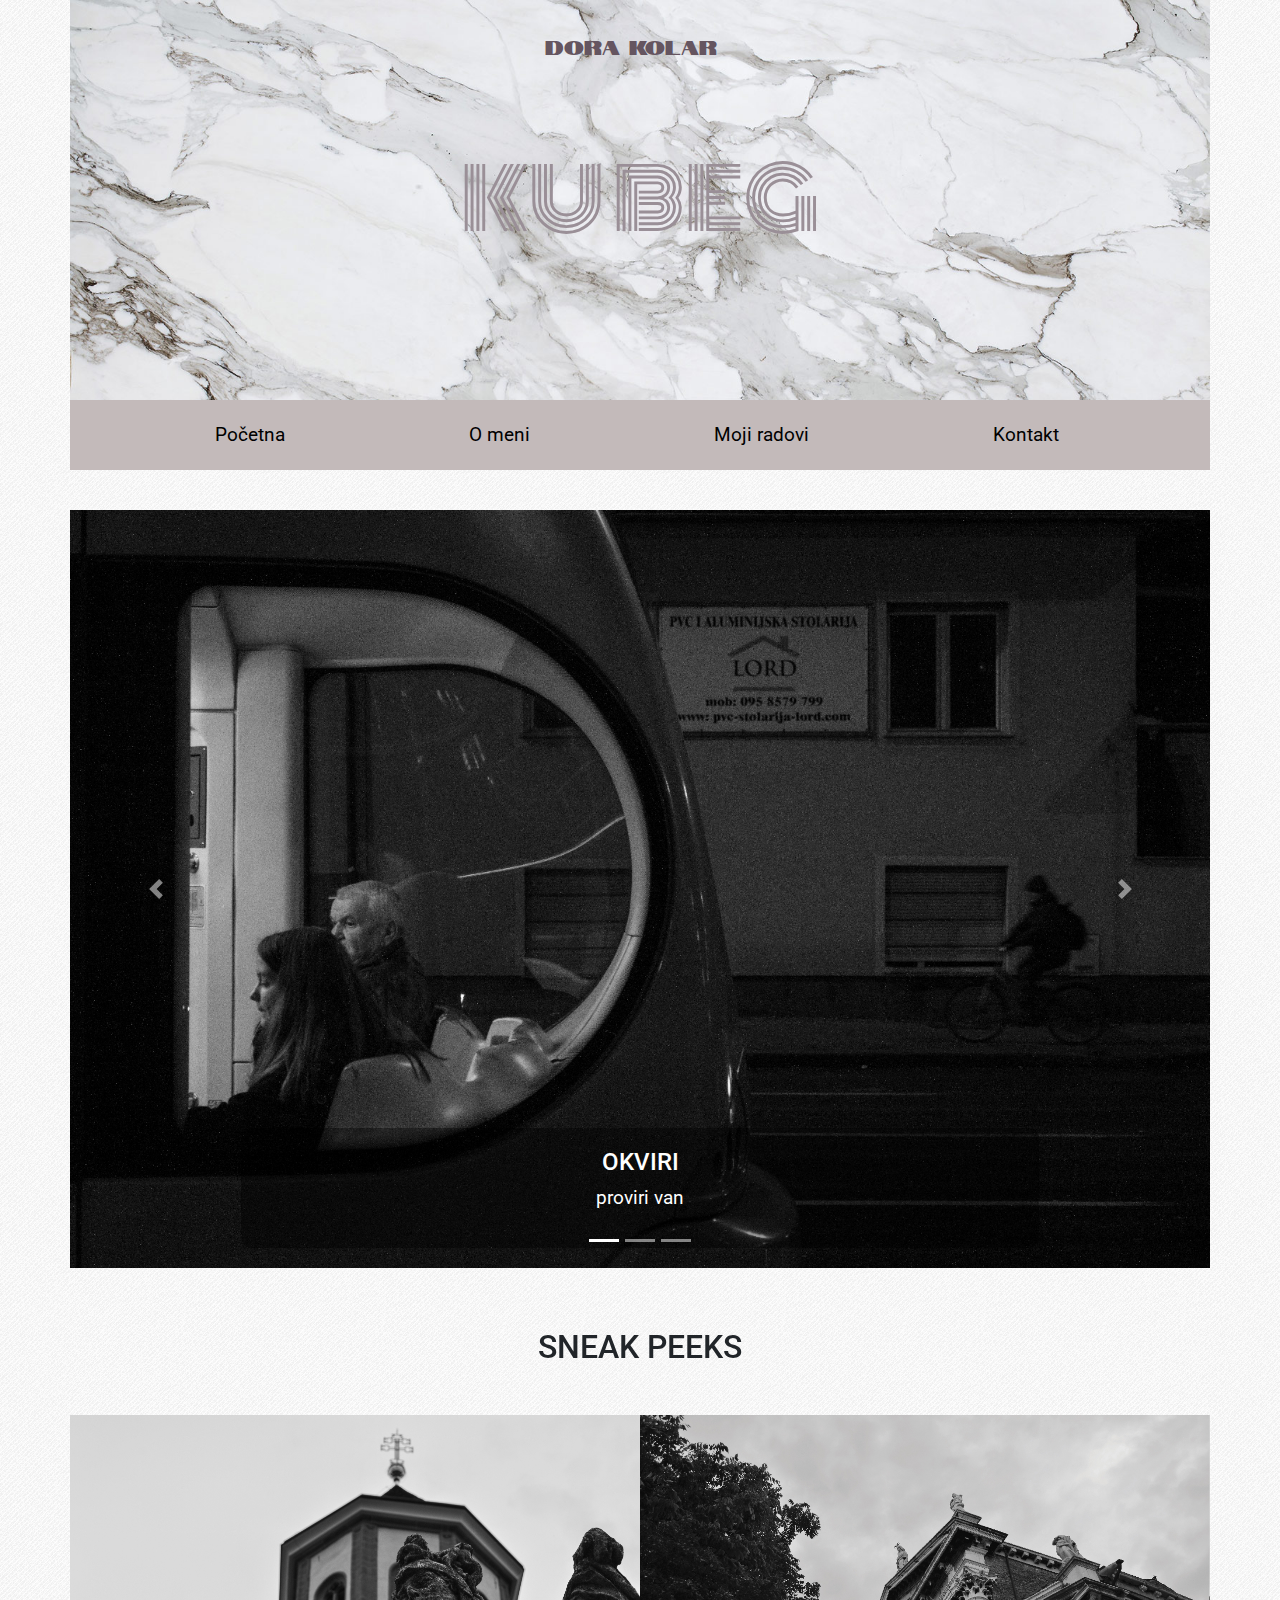
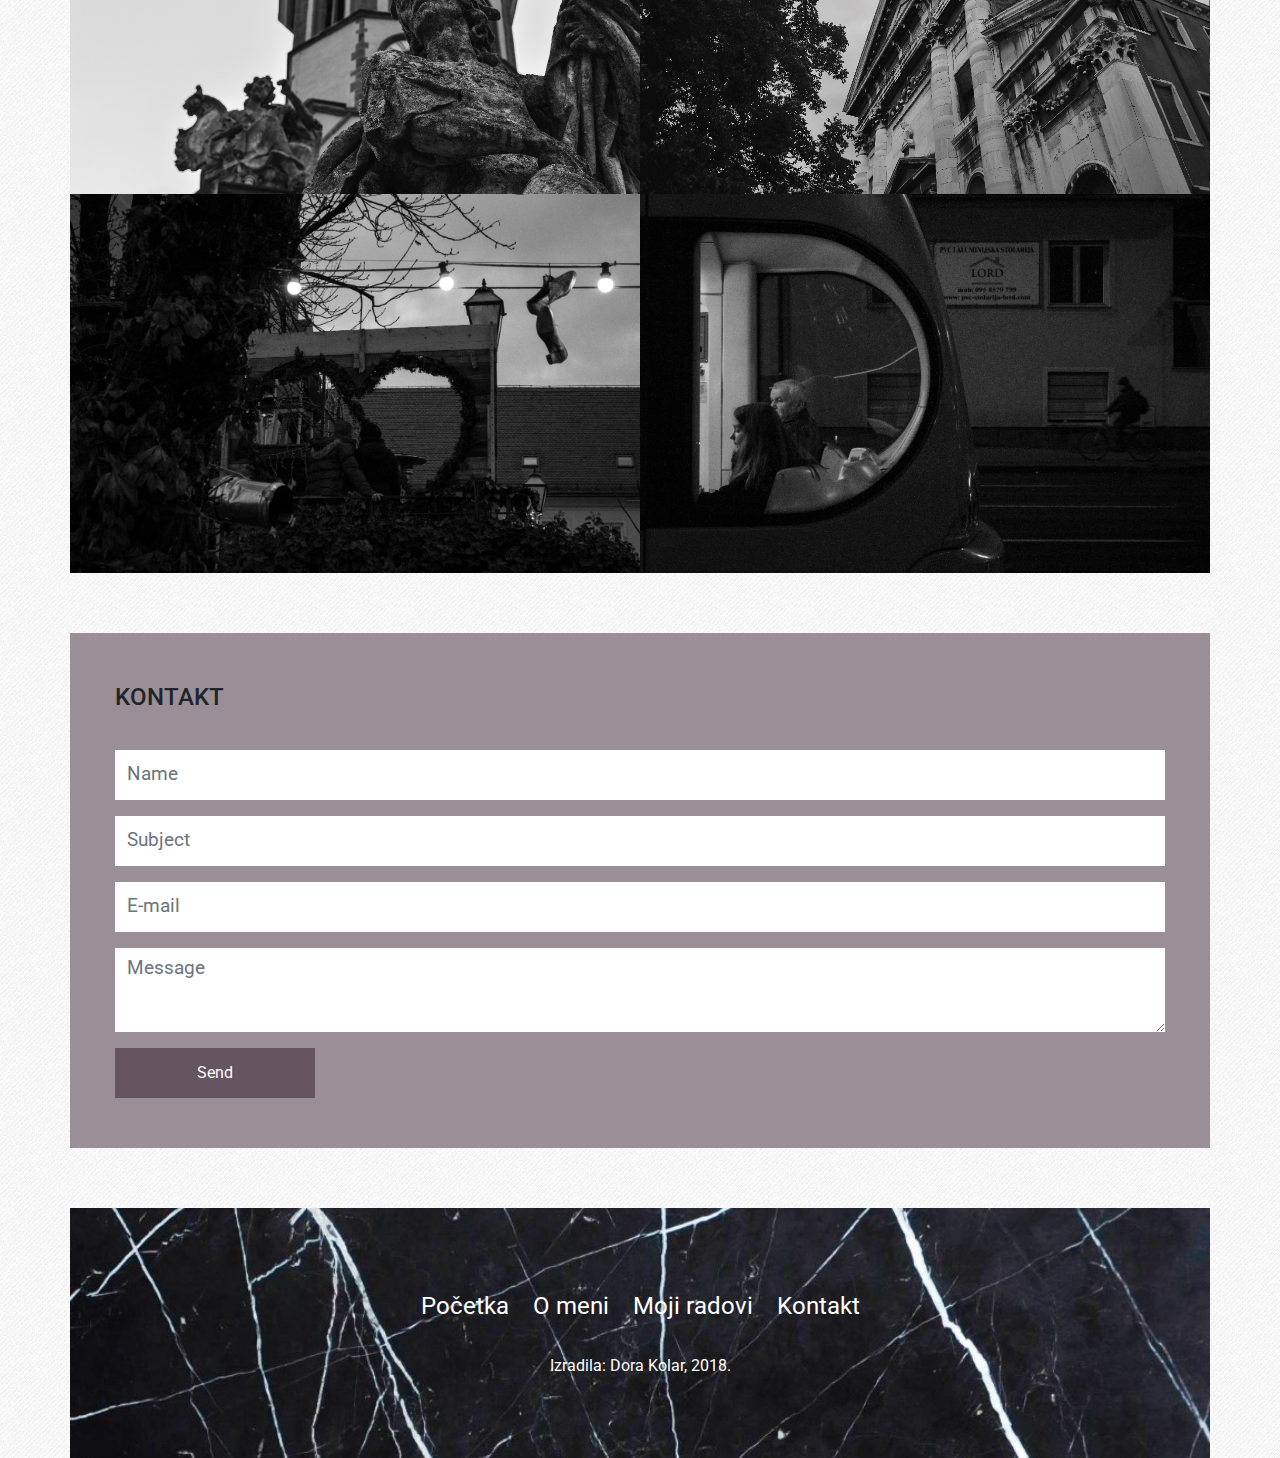
==== index.html @ 037fbc3c "DKolar web" ====
<!doctype html>
<html lang="hr">
	<head>
		<meta charset="utf-8">
		<meta name="viewport" content="width=device-width, initial-scale=1, shrink-to-fit=no">
		<title>Moj portfolio</title>
		<link rel="stylesheet" href="bootstrap/bootstrap.min.css">
		<link href="https://fonts.googleapis.com/css?family=Roboto" rel="stylesheet">
		<link href="https://fonts.googleapis.com/css?family=Monoton|Notable|VT323" rel="stylesheet">
		<link rel="stylesheet" href="https://use.fontawesome.com/releases/v5.5.0/css/all.css">
		<link rel="stylesheet" href="lightbox/css/lightbox.css">
		<link rel="stylesheet" href="style.css">
	</head>
	<body>
		<div class="container">
			<!-- ************** Zaglavlje / početak ************** -->
			<div class="row zaglavlje">
				<div class="col">
					<a href="index.html">Dora Kolar</a>
					<p>KU BEG</p>
				</div>
			</div>
			<!-- ************** Zaglavlje / kraj ************** -->

			<!-- ************** Navigacija / početak ************** -->
			<div class="row navigacija">
				<div class="col">
					<div class="hamburger">
						<span class="fas fa-bars"></span>
					</div>
					<ul class="main-menu">
						<li><a href="index.html">Početna</a></li>
						<li><a href="o_meni.html">O meni</a></li>
						<li><a href="moji_radovi.html">Moji radovi</a></li>
						<li><a href="kontakt.html">Kontakt</a></li>
					</ul>
				</div>
			</div>
			<!-- ************** Navigacija / kraj ************** -->

			<!-- ************** Carousel / početak ************** -->
			<div class="row slider">
				<div class="col">
					<div id="carouselIndicators" class="carousel slide carousel-fade" data-ride="carousel">
						<ol class="carousel-indicators">
							<!-- ************** Indikatori / početak ************** -->
							<li data-target="#carouselIndicators" data-slide-to="0" class="active"></li>
							<li data-target="#carouselIndicators" data-slide-to="1"></li>
							<li data-target="#carouselIndicators" data-slide-to="2"></li>
							<!-- ************** Indikatori / kraj ************** -->
						</ol>
						<div class="carousel-inner">
							<!-- ************** Slideovi / početak ************** -->
							<div class="carousel-item active">
								<img class="d-block w-100" src="slike/slika1_slider.jpg" alt="Prvi slide">
								<div class="carousel-caption d-none d-md-block">
									<h2>okviri</h2>
									<p>proviri van</p>
								</div>
							</div>
							<div class="carousel-item">
								<img class="d-block w-100" src="slike/slika2_slider.jpg" alt="Drugi slide">
								<div class="carousel-caption d-none d-md-block">
									<h2>visoki</h2>
									<p>malo iznad pogleda</p>
								</div>
							</div>
							<div class="carousel-item">
								<img class="d-block w-100" src="slike/slika3_slider.jpg" alt="Treći slide">
								<div class="carousel-caption d-none d-md-block">
									<h2>igrači</h2>
									<p>treća runda</p>
								</div>
							</div>
							<!-- ************** Slideovi / kraj ************** -->
						</div>
						<a class="carousel-control-prev" href="#carouselIndicators" role="button" data-slide="prev">
							<span class="carousel-control-prev-icon" aria-hidden="true"></span>
						</a>
						<a class="carousel-control-next" href="#carouselIndicators" role="button" data-slide="next">
							<span class="carousel-control-next-icon" aria-hidden="true"></span>
						</a>
					</div>
				</div>
			</div>
			<!-- ************** Carousel / kraj ************** -->

			<!-- ************** Galerija / početak ************** -->
			<div class="row galerija">
				<div class="col-12">
					<h1>sneak peeks</h1>
				</div>

				<!-- ************** Prva slika / početak ************** -->
				<div class="col-12 col-md-6 slika">
					<div class="maska">
						<p>
							<a href="slike/slika1_velika.jpg" data-lightbox="galerija" class="naziv-rada">zvonari</a>
							<a href="" class="kategorija">kameni</a>
						</p>
					</div>
					<img src="slike/slika1_mala.jpg" class="img-fluid">
				</div>
				<!-- ************** Prva slika / kraj ************** -->

				<!-- ************** Druga slika / početak ************** -->
				<div class="col-12 col-md-6 slika">
					<div class="maska">
						<p>
							<a href="slike/slika2_velika.jpg" data-lightbox="galerija" class="naziv-rada">visoki</a>
							<a href="" class="kategorija">kameni</a>
						</p>
					</div>
					<img src="slike/slika2_mala.jpg" class="img-fluid">
				</div>
				<!-- ************** Druga slika / kraj ************** -->

				<!-- ************** Treća slika / početak ************** -->
				<div class="col-12 col-md-6 slika">
					<div class="maska">
						<p>
							<a href="slike/slika3_velika.jpg" data-lightbox="galerija" class="naziv-rada">voljeni</a>
							<a href="" class="kategorija">gužve</a>
						</p>
					</div>
					<img src="slike/slika3_mala.jpg" class="img-fluid">
				</div>
				<!-- ************** Treća slika / kraj ************** -->


				<!-- ************** Četvrta slika / početak ************** -->
				<div class="col-12 col-md-6 slika">
					<div class="maska">
						<p>
							<a href="slike/slika4_velika.jpg" data-lightbox="galerija" class="naziv-rada">okviri</a>
							<a href="" class="kategorija">gužve</a>
						</p>
					</div>
					<img src="slike/slika4_mala.jpg" class="img-fluid">
				</div>
				<!-- ************** Četvrta slika / kraj ************** -->
			</div>
			<!-- ************** Galerija / kraj ************** -->

			<!-- ************** Kontakt / početak ************** -->
			<div class="row kontakt">
				<div class="col">
					<h1>KONTAKT</h1>
					<form action="" method="post">
						<div class="form-group">
							<input type="text" class="form-control" id="name" placeholder="Name">
						</div>
						<div class="form-group">
							<input type="text" class="form-control" id="subject" placeholder="Subject">
						</div>
						<div class="form-group">
							<input type="email" class="form-control" id="e-mail" placeholder="E-mail">
						</div>
						<div class="form-group">
							<textarea class="form-control" id="message" rows="3" placeholder="Message"></textarea>
						</div>
						<button type="submit" class="btn btn-primary">Send</button>
					</form>
				</div>
			</div>
			<!-- ************** Kontakt / kraj ************** -->

			<!-- ************** Footer / početak ************** -->
			<div class="row footer">
				<div class="col">
					<div class="footer-content">
						<ul>
							<li><a href="index.html">Početka</a></li>
							<li><a href="o_meni.html">O meni</a></li>
							<li><a href="moji_radovi.html">Moji radovi</a></li>
							<li><a href="kontakt.html">Kontakt</a></li>
						</ul>
						<p>Izradila: Dora Kolar, 2018.</p>
					</div>
				</div>
			</div>
			<!-- ************** Footer / kraj ************** -->
		</div>
		<script src="bootstrap/jquery.min.js"></script>
		<script src="bootstrap/popper.min.js"></script>
		<script src="bootstrap/bootstrap.min.js"></script>
		<script src="lightbox/js/lightbox.js"></script>
		<script>
			$('.hamburger').click(function(){
				$('.main-menu').slideToggle();
			});
		</script>
	</body>
</html>
---- style.css ----
body {
	background: url('slike/debut_light.png');
}
/* ------ Zaglavlje / početak ------ */
.zaglavlje {
	height: 400px;
	background: url('slike/zaglavlje.jpg') no-repeat;
	background-size: cover;
}
.zaglavlje a {
	color: #655560;
	font-size: 15pt;
	text-decoration: none;
	display: block;
	margin-top: 30px;
	margin-left: 460px;
	text-transform: uppercase;
	font-family:'Notable', sans-serif;
}
.zaglavlje p {
	color: #9A8F97;
	font-size: 62pt;
	text-align: center;
	width: 100%;
	position: absolute;
	top: 50%;
	left: 50%;
	transform: translate(-50%,-50%);
	margin: 0;
	font-family:'Monoton', cursive;
}
@media screen and (max-width: 575px) {
	.zaglavlje {
		height: 250px;
	}
	.zaglavlje p {
		display: none;
	}
	.zaglavlje a {
		position: absolute;
		top: 50%;
		left: 50%;
		transform: translate(-50%,-50%);
		margin: 0;
		font-size: 18pt;
	}
	.slider {
		display: none;
	}
}
/* ------ Zaglavlje / kraj ------ */

/* ------ Navigacija / početak ------ */
.navigacija {
	height: 70px;
	background-color: #C3BABA;
}
.navigacija li {
	display: inline-block;
	margin-right: 20px;
	margin-left: 20px;
	list-style-type: none;
	height: 70px;
	padding: 0 70px;
}
.navigacija li:hover {
	background-color: #655560;
}

.navigacija li a {
	line-height: 70px;
	color: #000;
	text-decoration: none;
	font-size: 14pt;
}

.navigacija .hamburger {
	text-align: right;
	font-size: 24pt;
	line-height: 70px;
	padding-right: 40px;
	display: none;
}
.navigacija .main-menu {
	margin-bottom: 0;
}
@media screen and (max-width:760px) {
	.navigacija .hamburger {
		display: block;
	}
	.navigacija .main-menu li {
		border-top: 1px solid #655560;
		display: block;
		background-color: #F7F7F2;
	}
	.navigacija {
		height: auto;
	}
	.main-menu {
		display: none;
	}
}
@media screen and (min-width:761px) {
	.main-menu {
		display: block !important;
	}
}
/* ------ Navigacija / kraj ------ */

.slider .col {
	padding-left: 0;
	padding-right: 0;
	margin-top: 40px;
}
.slider h2 {
	font-size: 18pt;
	text-transform: uppercase;
}
.slider p {
	font-size: 14pt;
}
.slider .carousel-caption {
	background-color: rgba(0,0,0,0.4);
	border-radius: 10px;
}

/* ------ Galerija / početak ------ */
.galerija h1 {
	text-transform: uppercase;
	font-size: 24pt;
	text-align: center;
	padding-top: 60px;
	padding-bottom: 40px;
}
.galerija .slika .maska {
	background-color: #000;
	position: absolute;
	top: 0;
	right: 0;
	left: 0;
	bottom: 0;
	opacity: 0;
	transition: 1s ease;
}
.galerija .slika:hover .maska {
	opacity: 0.7;
}
.galerija .slika .maska p {
	color: #fff;
	position: absolute;
	left: 50%;
	top: 50%;
	transform: translate(-50%,-50%);
}
.galerija .slika {
	padding: 0;
}
.galerija .maska a {
  color: #fff;
  text-decoration: none;
  display: block;
  text-align: center;
}
.galerija .maska .naziv-rada {
	font-size: 18pt;
	text-transform: uppercase;
}
.galerija .maska .kategorija {
	font-size: 14pt;
}
/* ------ Galerija / kraj ------ */

/* ------ Kontakt / početak ------ */
.kontakt {
	background-color: #9A8F97;
	padding: 50px 30px;
	margin-top: 60px;
}
.kontakt h1 {
	font-size: 18pt;
	font-family: 'Roboto', Black 900;
	padding-bottom: 30px;
}
.kontakt input[type=text],
.kontakt input[type=email],
.kontakt textarea {
	border: 0;
	border-radius: 0;
}
.kontakt input {
	height: 50px;
}
.kontakt button[type=submit] {
	background-color: #655560;
	border: 0;
	border-radius: 0;
	width: 200px;
	height: 50px;
}
@media screen and (max-width:575px) {
	.kontakt button[type=submit] {
		width: 100%;
	}
}
.kontakt ::placeholder {
	font-size: 14pt;
	font-family: 'Roboto', Regular Italic;
}
/* ------ Kontakt / kraj ------ */

/* ------ Footer / početak ------ */
.footer {
	height: 250px;
	background: url('slike/footer.jpg');
	background-size: cover;
	background-repeat: no-repeat;
	margin-top: 60px;
}

.footer .footer-content {
	width: 100%;
	position: absolute;
	top: 50%;
	left: 50%;
	transform: translate(-50%,-50%);
}

.footer ul {
	text-align: center;
	margin: 0;
	padding: 0;
}
.footer ul li {
	display: inline;
	margin-right: 10px;
	margin-left: 10px;
}
.footer li a {
	color: #fff;
	font-size: 18pt;
	text-decoration: none;
}
@media screen and (max-width:767px) {
	.footer ul li {
		display: block;
		text-align: center;
	}
}
.footer p {
	color: #fff;
	width: 100%;
	text-align: center;
	margin:0;
	margin-top: 30px;
	padding: 0;
}

/* ------ Footer / kraj ------ */



/* ------ O meni / početak ------ */
.o-meni h1,
.vjestine h1 {
	text-transform: uppercase;
	font-size: 24pt;
	text-align: center;
	padding-top: 60px;
	padding-bottom: 40px;
}
.vjestina {
	height: 250px;
}
.vjestina.svijetlo-siva {
	background-color: #F7F7F2;
}
.vjestina.tamno-siva {
	background-color: #C3BABA;
}
@media screen and (max-width:767px) {
	.vjestina:nth-child(odd) {
		background-color: #F0F0F0;
	}
	.vjestina:nth-child(even) {
		background-color: #E0E0E0;
	}
	.o-meni p:nth-child(1) {
		margin-top: 40px;
	}
}
.vjestina p {
	position: absolute;
	top: 50%;
	left: 50%;
	transform: translate(-50%, -50%);
	text-transform: uppercase;
	text-align: center;
	font-size: 14pt;
}
.no-spacing {
	padding-left: 0;
	padding-right: 0;
}

/* ------ O meni / kraj ------ */


/* ------ Društvene mreže / početak ------ */
.social-profiles h1 {
	text-transform: uppercase;
	font-size: 24pt;
	text-align: center;
	padding-top: 60px;
	padding-bottom: 40px;
}
.social-profile {
	height: 250px;
}
.social-profile.svijetlo-siva {
	background-color: #F7F7F2;
}
.social-profile.tamno-siva {
	background-color: #C3BABA;
}
@media screen and (max-width:767px) {
	.social-profile:nth-child(odd) {
		background-color: #F0F0F0;
	}
	.social-profile:nth-child(even) {
		background-color: #E0E0E0;
	}
}
.social-profile p {
	position: absolute;
	top: 50%;
	left: 50%;
	transform: translate(-50%, -50%);
	text-transform: uppercase;
	text-align: center;
	font-size: 32pt;
}
.social-profile p a {
	color: #000;
	text-decoration: none;
}
/* ------ Društvene mreže / kraj ------ */
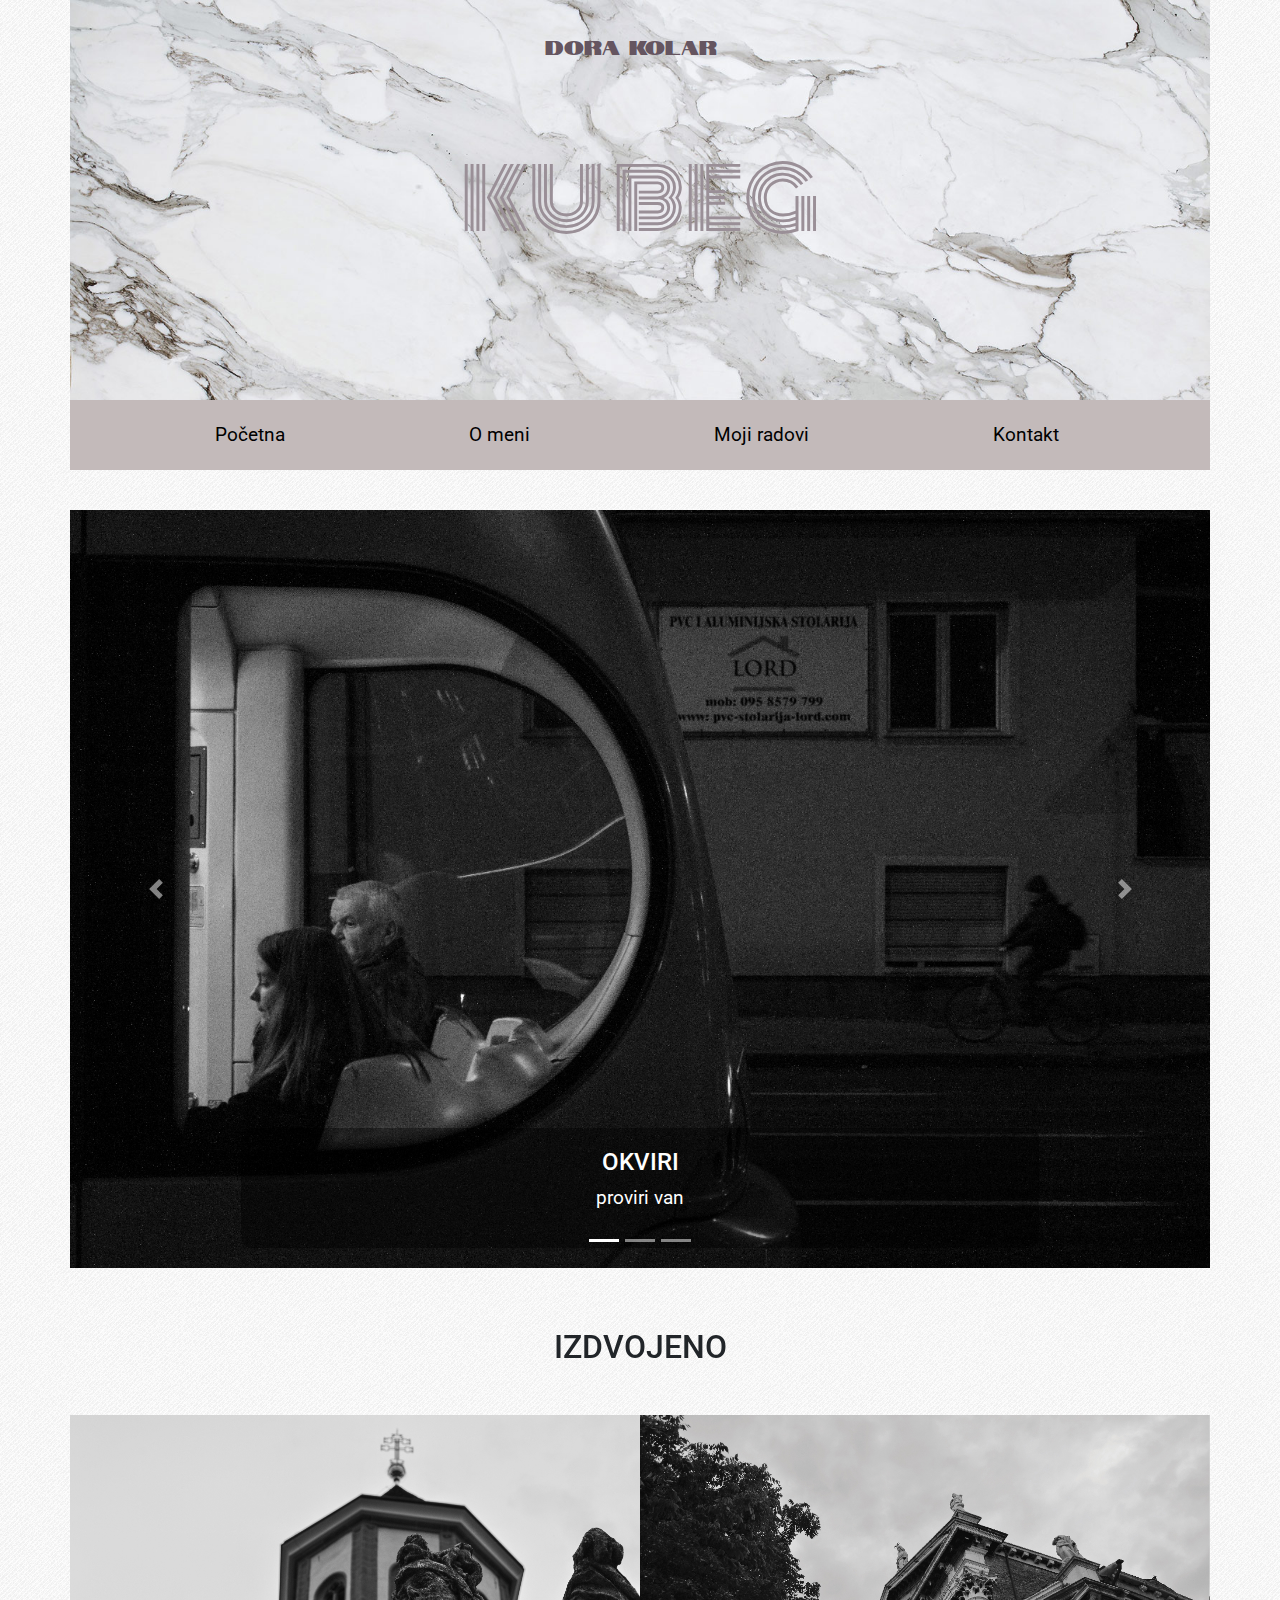
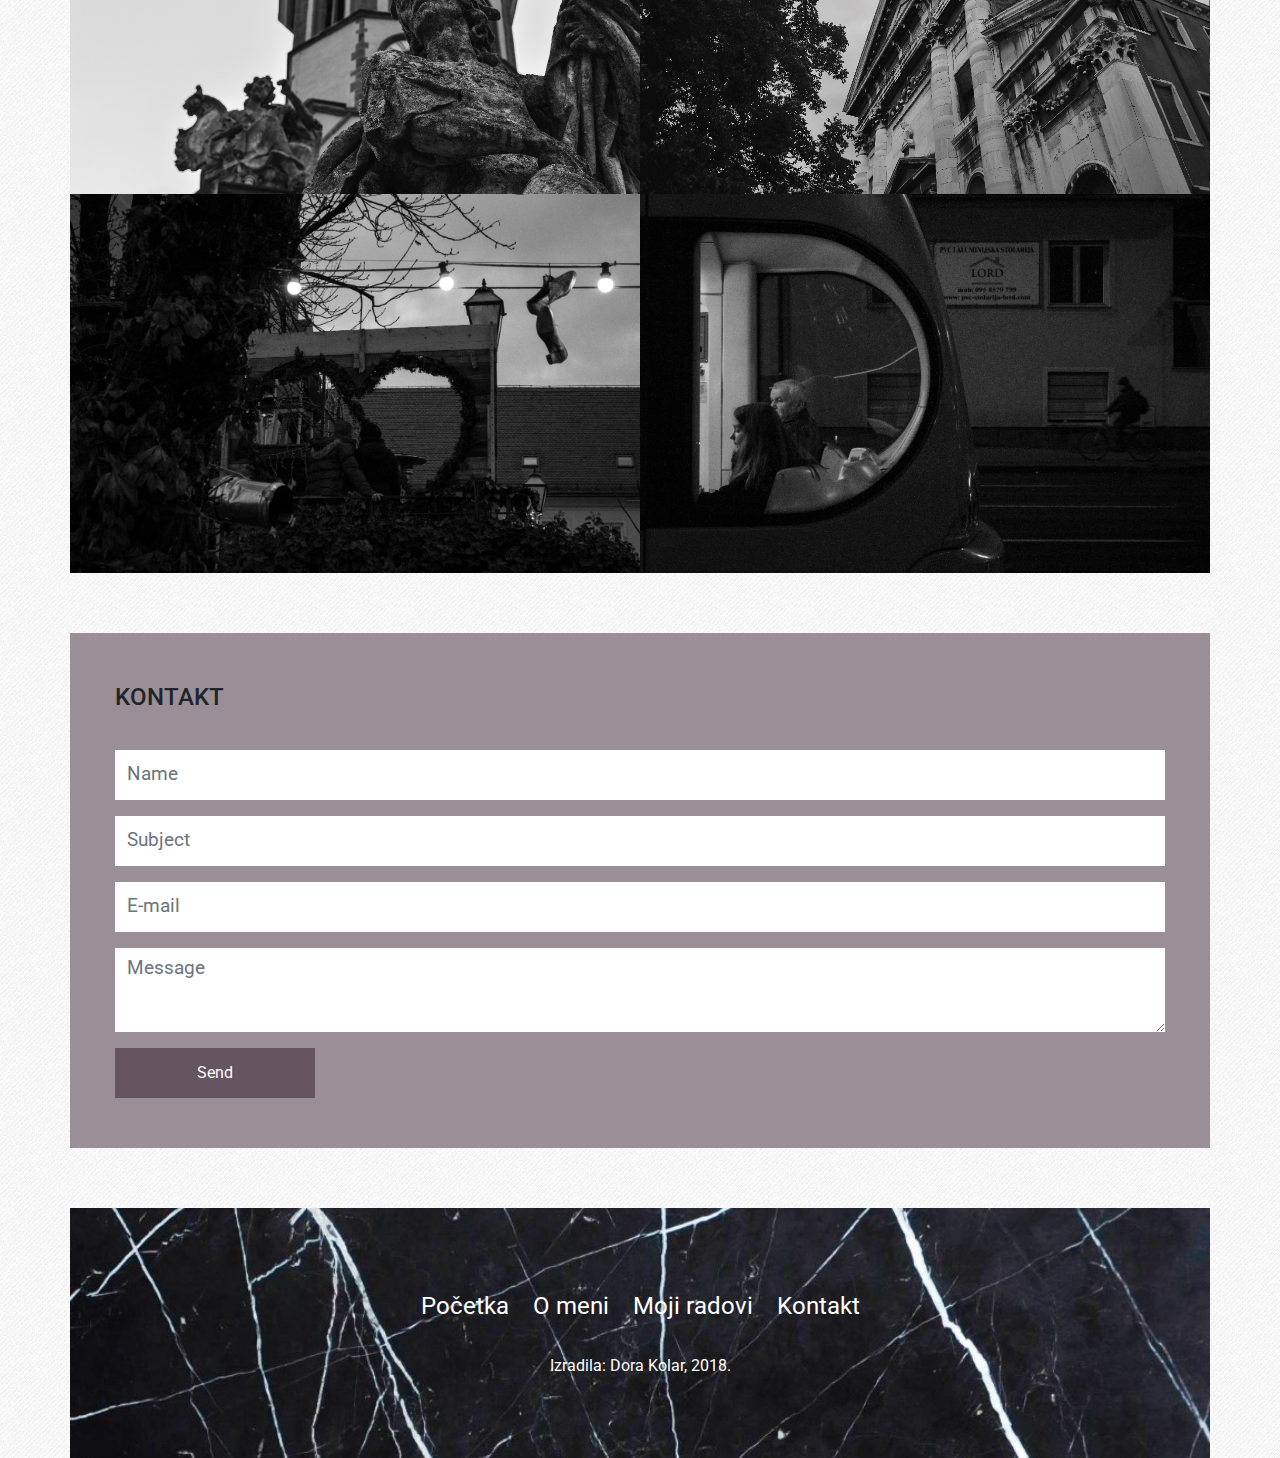
==== commit d8473c6c: "Update index.html" ====
--- a/index.html
+++ b/index.html
@@ -3,7 +3,7 @@
 	<head>
 		<meta charset="utf-8">
 		<meta name="viewport" content="width=device-width, initial-scale=1, shrink-to-fit=no">
-		<title>Moj portfolio</title>
+		<title>DKBG</title>
 		<link rel="stylesheet" href="bootstrap/bootstrap.min.css">
 		<link href="https://fonts.googleapis.com/css?family=Roboto" rel="stylesheet">
 		<link href="https://fonts.googleapis.com/css?family=Monoton|Notable|VT323" rel="stylesheet">
@@ -88,7 +88,7 @@
 			<!-- ************** Galerija / početak ************** -->
 			<div class="row galerija">
 				<div class="col-12">
-					<h1>sneak peeks</h1>
+					<h1>izdvojeno</h1>
 				</div>
 
 				<!-- ************** Prva slika / početak ************** -->
